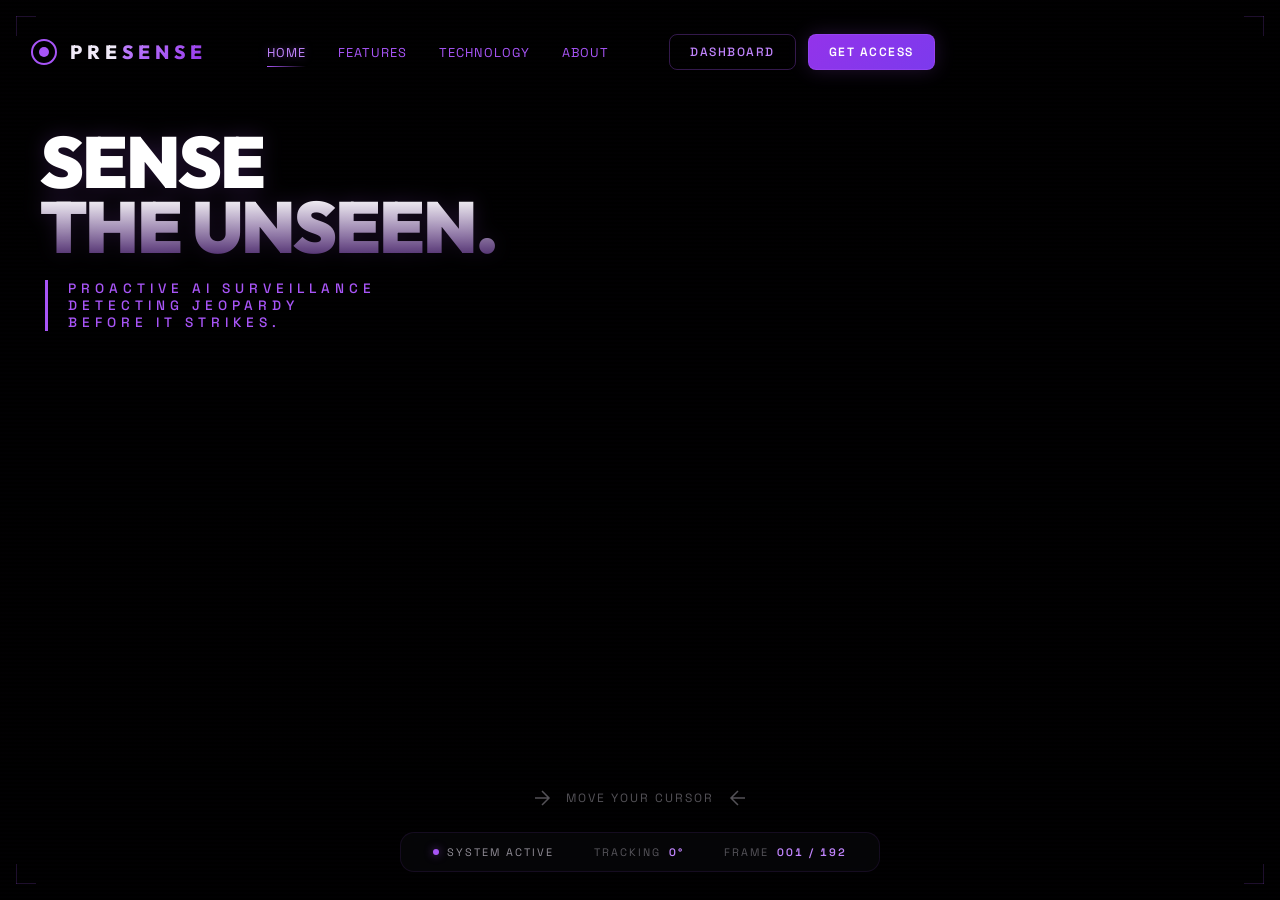
==== index.html @ b38f0574 "fresh start" ====
<!DOCTYPE html>
<html lang="en">
<head>
    <meta charset="UTF-8">
    <meta name="viewport" content="width=device-width, initial-scale=1.0">
    <meta name="description" content="PreSense — AI-Powered Public Safety & Crowd Monitoring System with intelligent CCTV surveillance.">
    <title>PreSense | Intelligent Surveillance</title>
    <link rel="preconnect" href="https://fonts.googleapis.com">
    <link rel="preconnect" href="https://fonts.gstatic.com" crossorigin>
    <link href="https://fonts.googleapis.com/css2?family=Outfit:wght@300;400;500;600;700;800;900&family=Space+Grotesk:wght@300;400;500;600;700&display=swap" rel="stylesheet">
    <link rel="stylesheet" href="style.css">
</head>
<body>
    <!-- Preloader -->
    <div id="preloader">
        <div class="preloader-inner">
            <div class="preloader-ring"></div>
            <div class="preloader-ring"></div>
            <div class="preloader-ring"></div>
            <div class="preloader-text">
                <span class="preloader-logo">PRE<span class="accent">SENSE</span></span>
                <div class="preloader-progress">
                    <div class="preloader-bar" id="preloaderBar"></div>
                </div>
                <span class="preloader-percent" id="preloaderPercent">0%</span>
            </div>
        </div>
    </div>

    <!-- Particle Canvas Background -->
    <canvas id="particleCanvas"></canvas>

    <!-- Scanline overlay -->
    <div class="scanline-overlay"></div>

    <!-- FULLSCREEN Camera Canvas -->
    <canvas id="cameraCanvas"></canvas>

    <!-- Neon Glow Overlay (pulses when mouse is idle) -->
    <div class="glow-overlay" id="glowOverlay"></div>

    <!-- Hero Catchy Text -->
    <div class="hero-text-container">
        <h1 class="hero-title">SENSE<br>THE UNSEEN.</h1>
        <p class="hero-subtitle">PROACTIVE AI SURVEILLANCE<br>DETECTING JEOPARDY<br>BEFORE IT STRIKES.</p>
    </div>

    <!-- Navigation -->
    <nav class="navbar" id="navbar">
        <div class="nav-logo">
            <div class="logo-icon">
                <svg width="28" height="28" viewBox="0 0 28 28" fill="none">
                    <circle cx="14" cy="14" r="12" stroke="url(#logoGrad)" stroke-width="2" fill="none"/>
                    <circle cx="14" cy="14" r="5" fill="url(#logoGrad)"/>
                    <line x1="14" y1="2" x2="14" y2="8" stroke="url(#logoGrad)" stroke-width="1.5"/>
                    <line x1="14" y1="20" x2="14" y2="26" stroke="url(#logoGrad)" stroke-width="1.5"/>
                    <line x1="2" y1="14" x2="8" y2="14" stroke="url(#logoGrad)" stroke-width="1.5"/>
                    <line x1="20" y1="14" x2="26" y2="14" stroke="url(#logoGrad)" stroke-width="1.5"/>
                    <defs>
                        <linearGradient id="logoGrad" x1="0" y1="0" x2="28" y2="28">
                            <stop offset="0%" stop-color="#a855f7"/>
                            <stop offset="100%" stop-color="#7c3aed"/>
                        </linearGradient>
                    </defs>
                </svg>
            </div>
            <span class="logo-text">PRE<span class="accent">SENSE</span></span>
        </div>
        <div class="nav-links">
            <a href="#" class="nav-link active">Home</a>
            <a href="#" class="nav-link">Features</a>
            <a href="#" class="nav-link">Technology</a>
            <a href="#" class="nav-link">About</a>
        </div>
        </div>
        <div class="nav-cta">
            <a href="dashboard.html" class="btn-outline" style="text-decoration:none">Dashboard</a>
            <a href="access.html" class="btn-primary" style="text-decoration:none">Get Access</a>
        </div>
    </nav>

    <!-- Cursor Hint -->
    <div class="cursor-hint" id="cursorHint">
        <svg width="24" height="24" viewBox="0 0 24 24" fill="none" stroke="currentColor" stroke-width="1.5">
            <path d="M5 12h14M12 5l7 7-7 7"/>
        </svg>
        <span>Move your cursor</span>
        <svg width="24" height="24" viewBox="0 0 24 24" fill="none" stroke="currentColor" stroke-width="1.5" style="transform: scaleX(-1)">
            <path d="M5 12h14M12 5l7 7-7 7"/>
        </svg>
    </div>

    <!-- Status Bar -->
    <div class="status-bar" id="statusBar">
        <div class="status-item">
            <div class="status-dot live"></div>
            <span>SYSTEM ACTIVE</span>
        </div>
        <div class="status-item">
            <span class="status-label">TRACKING</span>
            <span class="status-value" id="trackingAngle">0°</span>
        </div>
        <div class="status-item">
            <span class="status-label">FRAME</span>
            <span class="status-value" id="frameCounter">001 / 192</span>
        </div>
    </div>

    <!-- Corner Decorations -->
    <div class="corner-decor top-left"></div>
    <div class="corner-decor top-right"></div>
    <div class="corner-decor bottom-left"></div>
    <div class="corner-decor bottom-right"></div>

    <script src="script.js"></script>
</body>
</html>
---- style.css ----
/* ============================================
   PRESENSE CAM — Full-Screen Camera Landing
   ============================================ */

:root {
    --purple-400: #c084fc;
    --purple-500: #a855f7;
    --purple-600: #9333ea;
    --purple-700: #7c3aed;
    --text-primary: #f0eaf8;
    --text-secondary: rgba(240, 234, 248, 0.6);
    --text-muted: rgba(240, 234, 248, 0.35);
    --bg-primary: #0a0a0f;
    --font-display: 'Outfit', sans-serif;
    --font-body: 'Space Grotesk', sans-serif;
    --ease-out-expo: cubic-bezier(0.16, 1, 0.3, 1);
}

*, *::before, *::after {
    margin: 0;
    padding: 0;
    box-sizing: border-box;
}

html, body {
    width: 100%;
    height: 100%;
    overflow: hidden;
    background: #000;
    font-family: var(--font-body);
    -webkit-font-smoothing: antialiased;
    cursor: crosshair;
}

.accent {
    background: linear-gradient(135deg, var(--purple-400), var(--purple-600));
    -webkit-background-clip: text;
    -webkit-text-fill-color: transparent;
    background-clip: text;
}

/* --- Preloader --- */
#preloader {
    position: fixed;
    inset: 0;
    z-index: 10000;
    background: #000;
    display: flex;
    align-items: center;
    justify-content: center;
    transition: opacity 0.8s var(--ease-out-expo), visibility 0.8s;
}

#preloader.hidden {
    opacity: 0;
    visibility: hidden;
    pointer-events: none;
}

.preloader-inner {
    position: relative;
    display: flex;
    flex-direction: column;
    align-items: center;
    gap: 32px;
}

.preloader-ring {
    position: absolute;
    border-radius: 50%;
    border: 1px solid transparent;
}

.preloader-ring:nth-child(1) {
    width: 180px; height: 180px;
    top: -60px; left: -60px;
    border-top-color: var(--purple-500);
    animation: spinCW 2s linear infinite;
}
.preloader-ring:nth-child(2) {
    width: 140px; height: 140px;
    top: -40px; left: -40px;
    border-bottom-color: var(--purple-700);
    animation: spinCCW 1.5s linear infinite;
}
.preloader-ring:nth-child(3) {
    width: 100px; height: 100px;
    top: -20px; left: -20px;
    border-left-color: var(--purple-400);
    animation: spinCW 1s linear infinite;
}

@keyframes spinCW { to { transform: rotate(360deg); } }
@keyframes spinCCW { to { transform: rotate(-360deg); } }

.preloader-text {
    position: relative;
    z-index: 2;
    display: flex;
    flex-direction: column;
    align-items: center;
    gap: 16px;
}

.preloader-logo {
    font-family: var(--font-display);
    font-weight: 800;
    font-size: 1.8rem;
    letter-spacing: 6px;
    color: var(--text-primary);
}

.preloader-progress {
    width: 200px;
    height: 2px;
    background: rgba(168, 85, 247, 0.15);
    border-radius: 2px;
    overflow: hidden;
}

.preloader-bar {
    height: 100%;
    width: 0%;
    background: linear-gradient(90deg, var(--purple-700), var(--purple-400));
    border-radius: 2px;
    transition: width 0.15s linear;
}

.preloader-percent {
    font-size: 0.75rem;
    color: var(--text-muted);
    letter-spacing: 3px;
}

/* --- FULLSCREEN Camera Canvas --- */
#cameraCanvas {
    position: fixed;
    top: 0;
    left: 0;
    width: 100vw;
    height: 100vh;
    display: block;
    z-index: 1;
}

/* --- Neon Glow Overlay (idle pulse) --- */
.glow-overlay {
    position: fixed;
    inset: 0;
    z-index: 2;
    pointer-events: none;
    opacity: 0;
    transition: opacity 0.6s ease;
    background:
        radial-gradient(ellipse 60% 50% at 55% 55%, rgba(168, 85, 247, 0.12) 0%, transparent 70%),
        radial-gradient(ellipse 40% 35% at 50% 60%, rgba(124, 58, 237, 0.08) 0%, transparent 60%),
        radial-gradient(ellipse 80% 40% at 50% 80%, rgba(168, 85, 247, 0.06) 0%, transparent 50%);
    mix-blend-mode: screen;
}

.glow-overlay.active {
    opacity: 1;
    animation: neonBreathe 2.2s ease-in-out infinite;
}

@keyframes neonBreathe {
    0%, 100% {
        opacity: 0.5;
        filter: brightness(1) blur(0px);
    }
    30% {
        opacity: 1;
        filter: brightness(1.3) blur(2px);
    }
    60% {
        opacity: 0.7;
        filter: brightness(1.1) blur(1px);
    }
    85% {
        opacity: 0.95;
        filter: brightness(1.25) blur(1.5px);
    }
}

/* --- Floating Navbar (glassmorphism, overlaid on image) --- */
.navbar {
    position: fixed;
    top: 20px;
    left: 50%;
    transform: translateX(-50%);
    z-index: 100;
    display: flex;
    align-items: center;
    justify-content: flex-start;
    gap: 60px;
    padding: 14px 10px;
    width: calc(100% - 40px);
    max-width: 1400px;
    background: transparent;
    backdrop-filter: none;
    -webkit-backdrop-filter: none;
    border: none;
    border-radius: 0;
    opacity: 0;
    animation: fadeSlideDown 0.8s var(--ease-out-expo) 0.5s forwards;
}

@keyframes fadeSlideDown {
    from { opacity: 0; transform: translateX(-50%) translateY(-20px); }
    to   { opacity: 1; transform: translateX(-50%) translateY(0); }
}

.nav-logo {
    display: flex;
    align-items: center;
    gap: 12px;
}

.logo-icon {
    display: flex;
    align-items: center;
    animation: pulseGlow 3s ease-in-out infinite;
}

@keyframes pulseGlow {
    0%, 100% { filter: drop-shadow(0 0 4px rgba(168, 85, 247, 0.4)); }
    50% { filter: drop-shadow(0 0 12px rgba(168, 85, 247, 0.7)); }
}

.logo-text {
    font-family: var(--font-display);
    font-weight: 800;
    font-size: 1.2rem;
    letter-spacing: 5px;
    color: var(--text-primary);
}

.nav-links {
    display: flex;
    gap: 32px;
}

.nav-link {
    font-size: 0.8rem;
    font-weight: 400;
    color: #a855f7; /* Vibrant Purple */
    text-decoration: none;
    letter-spacing: 1px;
    text-transform: uppercase;
    position: relative;
    padding: 4px 0;
    transition: color 0.3s ease;
}

.nav-link::after {
    content: '';
    position: absolute;
    bottom: -2px;
    left: 0;
    width: 0;
    height: 1px;
    background: linear-gradient(90deg, var(--purple-500), transparent);
    transition: width 0.4s var(--ease-out-expo);
}

.nav-link:hover, .nav-link.active { color: #c084fc; text-shadow: 0 0 8px rgba(168, 85, 247, 0.5); }
.nav-link:hover::after, .nav-link.active::after { width: 100%; }

.nav-cta {
    display: flex;
    gap: 12px;
}

.btn-outline {
    font-family: var(--font-body);
    font-size: 0.75rem;
    font-weight: 500;
    letter-spacing: 1.5px;
    text-transform: uppercase;
    padding: 9px 20px;
    background: transparent;
    color: var(--purple-400);
    border: 1px solid rgba(168, 85, 247, 0.3);
    border-radius: 8px;
    cursor: pointer;
    transition: all 0.3s ease;
}

.btn-outline:hover {
    background: rgba(168, 85, 247, 0.08);
    border-color: var(--purple-500);
    box-shadow: 0 0 20px rgba(168, 85, 247, 0.15);
}

.btn-primary {
    font-family: var(--font-body);
    font-size: 0.75rem;
    font-weight: 600;
    letter-spacing: 1.5px;
    text-transform: uppercase;
    padding: 9px 20px;
    background: linear-gradient(135deg, var(--purple-600), var(--purple-700));
    color: white;
    border: 1px solid rgba(168, 85, 247, 0.4);
    border-radius: 8px;
    cursor: pointer;
    transition: all 0.3s ease;
    box-shadow: 0 0 20px rgba(168, 85, 247, 0.2);
}

.btn-primary:hover {
    background: linear-gradient(135deg, var(--purple-500), var(--purple-600));
    box-shadow: 0 0 40px rgba(168, 85, 247, 0.35);
    transform: translateY(-1px);
}

/* --- Status Bar (floating at bottom) --- */
.status-bar {
    position: fixed;
    bottom: 28px;
    left: 50%;
    transform: translateX(-50%);
    z-index: 100;
    display: flex;
    align-items: center;
    gap: 40px;
    padding: 12px 32px;
    background: rgba(10, 10, 15, 0.5);
    backdrop-filter: blur(20px);
    -webkit-backdrop-filter: blur(20px);
    border: 1px solid rgba(168, 85, 247, 0.1);
    border-radius: 14px;
    opacity: 0;
    transition: opacity 0.6s var(--ease-out-expo) 0.3s, transform 0.6s var(--ease-out-expo) 0.3s;
}

.status-bar.visible {
    opacity: 1;
}

.status-item {
    display: flex;
    align-items: center;
    gap: 8px;
    font-size: 0.68rem;
    letter-spacing: 2px;
    text-transform: uppercase;
    color: var(--text-secondary);
}

.status-dot {
    width: 6px;
    height: 6px;
    border-radius: 50%;
    background: var(--purple-500);
}

.status-dot.live {
    animation: liveDot 1.5s ease-in-out infinite;
    box-shadow: 0 0 8px rgba(168, 85, 247, 0.6);
}

@keyframes liveDot {
    0%, 100% { opacity: 1; }
    50% { opacity: 0.3; }
}

.status-label { color: var(--text-muted); }
.status-value {
    color: var(--purple-400);
    font-weight: 600;
    font-variant-numeric: tabular-nums;
}

/* --- Cursor Hint --- */
.cursor-hint {
    position: fixed;
    bottom: 90px;
    left: 50%;
    transform: translateX(-50%);
    z-index: 100;
    display: flex;
    align-items: center;
    gap: 12px;
    color: var(--text-muted);
    font-size: 0.75rem;
    letter-spacing: 2px;
    text-transform: uppercase;
    animation: hintPulse 2s ease-in-out infinite;
    pointer-events: none;
    transition: opacity 0.5s ease;
}

@keyframes hintPulse {
    0%, 100% { opacity: 0.3; }
    50% { opacity: 0.8; }
}

.cursor-hint svg:first-child {
    animation: hintArrowL 1.5s ease-in-out infinite alternate;
}
.cursor-hint svg:last-child {
    animation: hintArrowR 1.5s ease-in-out infinite alternate;
}

@keyframes hintArrowL {
    0% { transform: translateX(4px); }
    100% { transform: translateX(-4px); }
}
@keyframes hintArrowR {
    0% { transform: translateX(-4px) scaleX(-1); }
    100% { transform: translateX(4px) scaleX(-1); }
}

.cursor-hint.hidden { opacity: 0; }

/* --- Corner Decorations --- */
.corner-decor {
    position: fixed;
    z-index: 50;
    width: 40px;
    height: 40px;
    pointer-events: none;
}

.corner-decor::before,
.corner-decor::after {
    content: '';
    position: absolute;
    background: rgba(168, 85, 247, 0.18);
}

.corner-decor.top-left { top: 16px; left: 16px; }
.corner-decor.top-left::before { top: 0; left: 0; width: 20px; height: 1px; }
.corner-decor.top-left::after  { top: 0; left: 0; width: 1px; height: 20px; }

.corner-decor.top-right { top: 16px; right: 16px; }
.corner-decor.top-right::before { top: 0; right: 0; width: 20px; height: 1px; }
.corner-decor.top-right::after  { top: 0; right: 0; width: 1px; height: 20px; }

.corner-decor.bottom-left { bottom: 16px; left: 16px; }
.corner-decor.bottom-left::before { bottom: 0; left: 0; width: 20px; height: 1px; }
.corner-decor.bottom-left::after  { bottom: 0; left: 0; width: 1px; height: 20px; }

.corner-decor.bottom-right { bottom: 16px; right: 16px; }
.corner-decor.bottom-right::before { bottom: 0; right: 0; width: 20px; height: 1px; }
.corner-decor.bottom-right::after  { bottom: 0; right: 0; width: 1px; height: 20px; }

/* --- Scanline (subtle) --- */
.scanline-overlay {
    position: fixed;
    inset: 0;
    z-index: 2;
    pointer-events: none;
    background: repeating-linear-gradient(
        0deg, transparent, transparent 2px,
        rgba(168, 85, 247, 0.006) 2px,
        rgba(168, 85, 247, 0.006) 4px
    );
}

/* --- Hide unused elements --- */
#particleCanvas { display: none; }
.camera-container { display: none; }
.camera-glow { display: none; }
.hero { display: none; }

/* --- Responsive --- */
@media (max-width: 900px) {
    .nav-links { display: none; }
    .navbar { padding: 12px 20px; width: calc(100% - 32px); }
}

@media (max-width: 640px) {
    .nav-cta { gap: 6px; }
    .btn-outline, .btn-primary { padding: 7px 12px; font-size: 0.65rem; }
    .status-bar { gap: 16px; padding: 10px 18px; }
    .status-item { font-size: 0.58rem; }
}
/* --- Hero Text --- */
.hero-text-container {
    position: fixed;
    top: 130px; /* Vertically below the logo/heading */
    left: 40px;  /* Aligned with the logo on the left */
    right: auto;
    z-index: 50;
    pointer-events: none;
    max-width: 700px;
    text-align: left;
    opacity: 0;
    animation: fadeSlideRight 1.2s var(--ease-out-expo) 1s forwards;
}

@keyframes fadeSlideRight {
    from { opacity: 0; transform: translateX(-30px); }
    to   { opacity: 1; transform: translateX(0); }
}

.hero-title {
    font-family: var(--font-display);
    font-size: 4.5rem;
    font-weight: 900;
    line-height: 0.9;
    letter-spacing: -2px;
    color: var(--text-primary);
    margin-bottom: 20px;
    text-transform: uppercase;
    background: linear-gradient(to bottom, #fff 50%, rgba(168, 85, 247, 0.4));
    -webkit-background-clip: text;
    -webkit-text-fill-color: transparent;
    filter: drop-shadow(0 0 10px rgba(168, 85, 247, 0.2));
}

.hero-subtitle {
    font-size: 0.85rem;
    color: #a855f7;
    letter-spacing: 5px;
    font-weight: 500;
    text-transform: uppercase;
    border-left: 3px solid #a855f7;
    border-right: none;
    padding-left: 20px;
    padding-right: 0;
    margin-left: 5px;
    margin-right: 0;
}



@media (max-width: 768px) {
    .hero-title { font-size: 3rem; }
    .hero-text-container { left: 5%; width: 90%; }
}
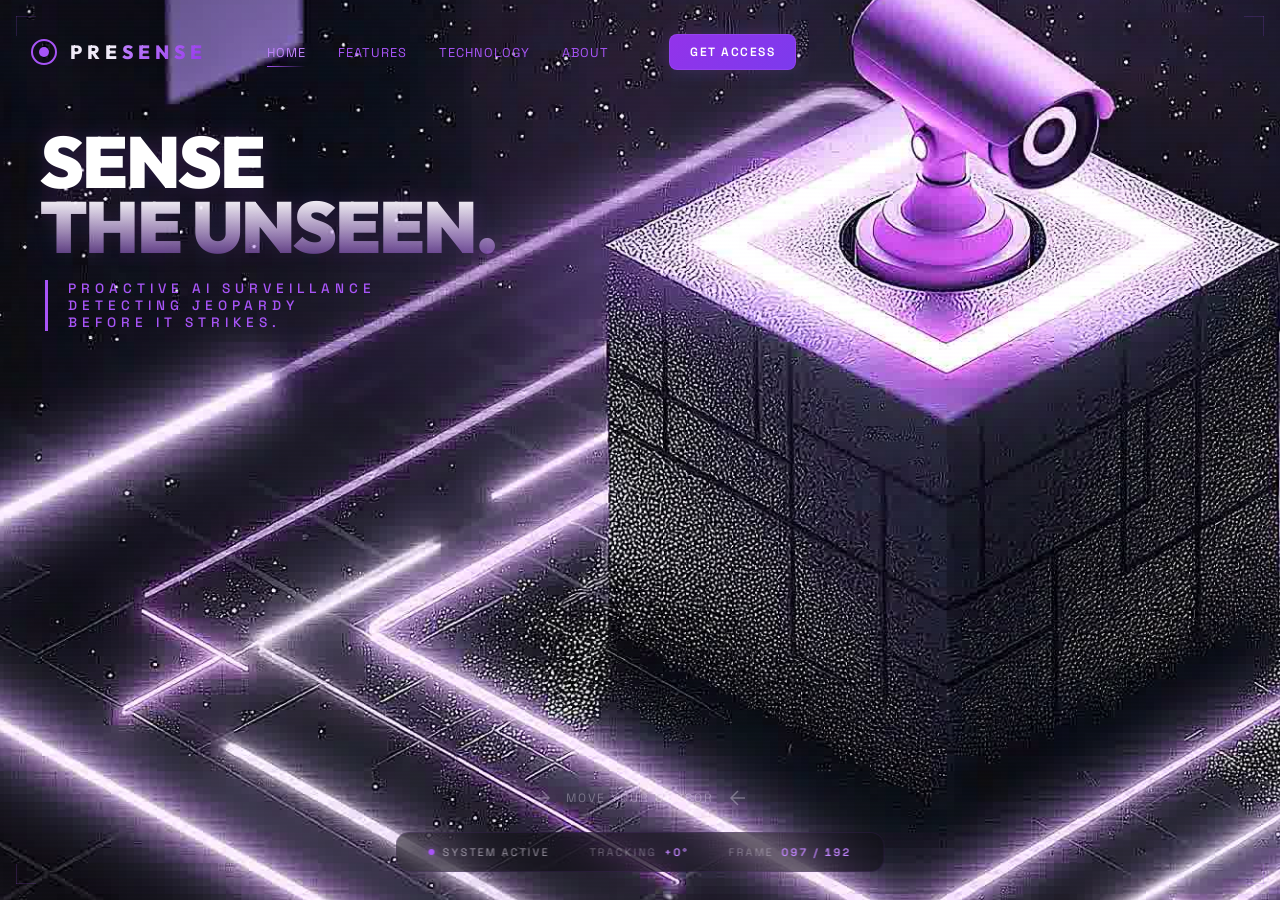
==== commit 864a2fb6: "fix: remove Dashboard bypass button from landing page, keep only Get Access" ====
--- a/index.html
+++ b/index.html
@@ -74,7 +74,6 @@
         </div>
         </div>
         <div class="nav-cta">
-            <a href="dashboard.html" class="btn-outline" style="text-decoration:none">Dashboard</a>
             <a href="access.html" class="btn-primary" style="text-decoration:none">Get Access</a>
         </div>
     </nav>
